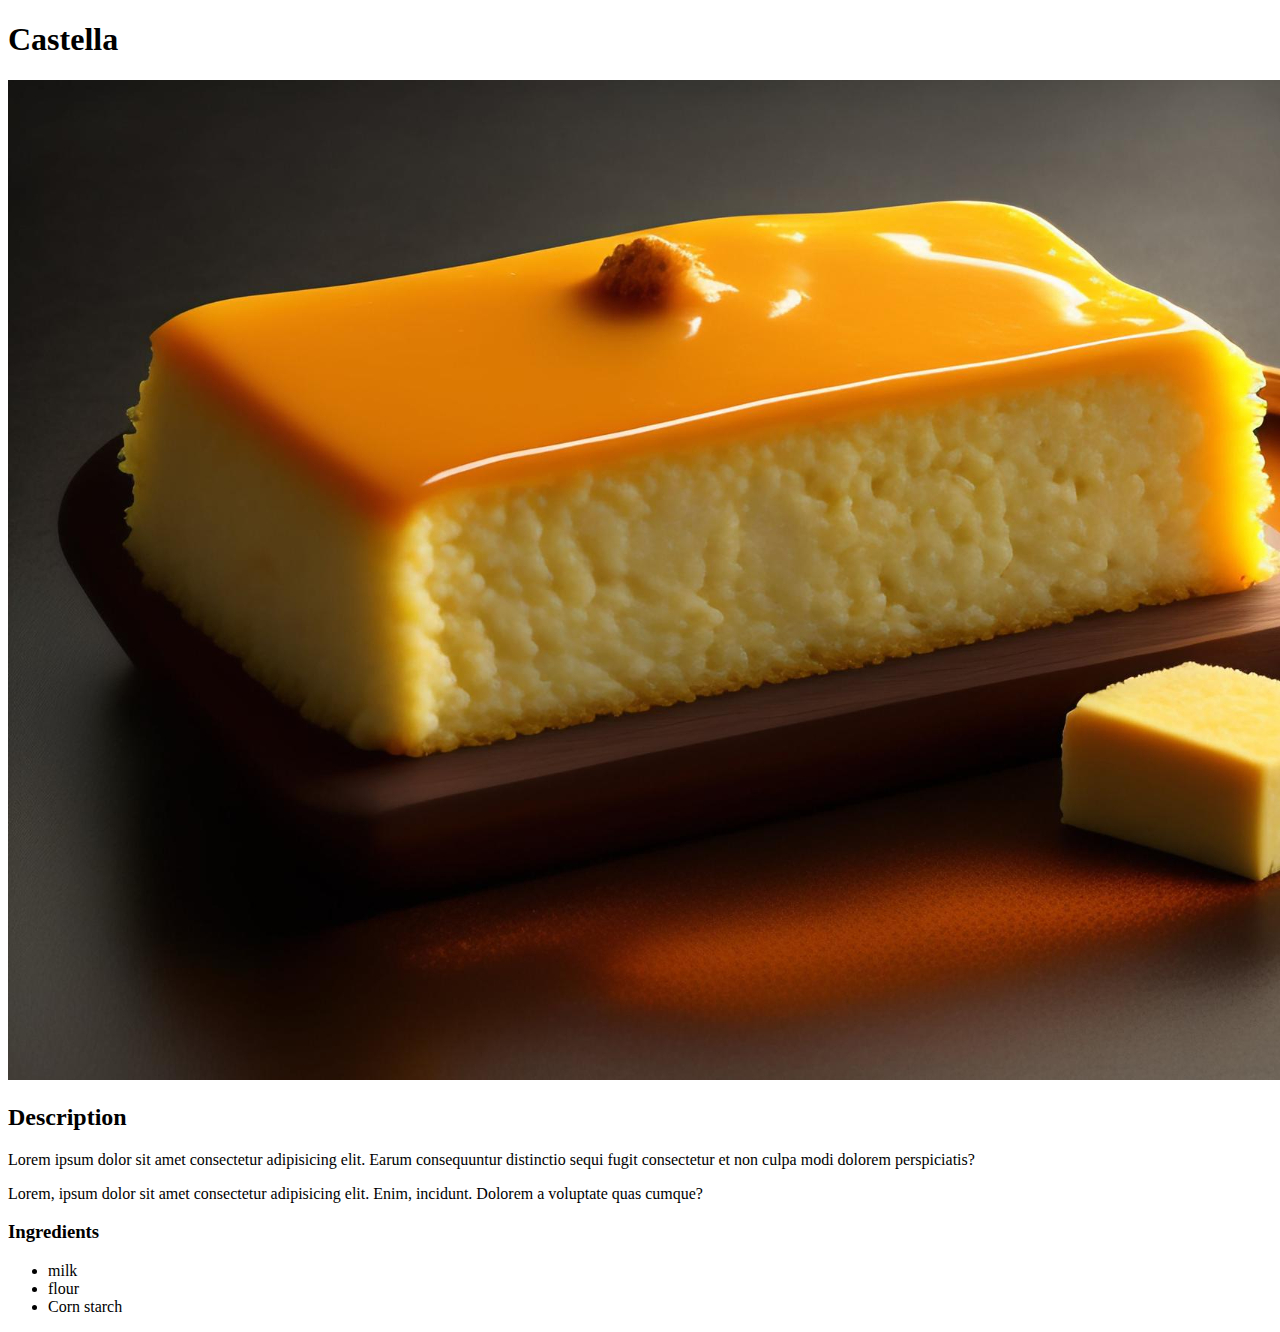
==== recipes/Castella.html @ 9982c3fc "added the ingredients header and the ingredients list" ====
<!DOCTYPE html>
<html lang="en">
<head>
    <meta charset="UTF-8">
    <meta name="viewport" content="width=device-width, initial-scale=1.0">
    <title>Castella recipe</title>
</head>
<body>
    <h1>Castella</h1>
    <img src="/recipes/images/piece-cake-with-orange-icing-it.jpg" alt="Castella image">
    <h2>Description</h2>
    <p>Lorem ipsum dolor sit amet consectetur adipisicing elit. Earum consequuntur distinctio sequi fugit consectetur et non culpa modi dolorem perspiciatis?</p>
    <p>Lorem, ipsum dolor sit amet consectetur adipisicing elit. Enim, incidunt. Dolorem a voluptate quas cumque?</p>
    <h3>Ingredients</h3>
    <ul>
        <li>milk</li>
        <li>flour</li>
        <li>Corn starch</li>
    </ul>
</body>
</html>
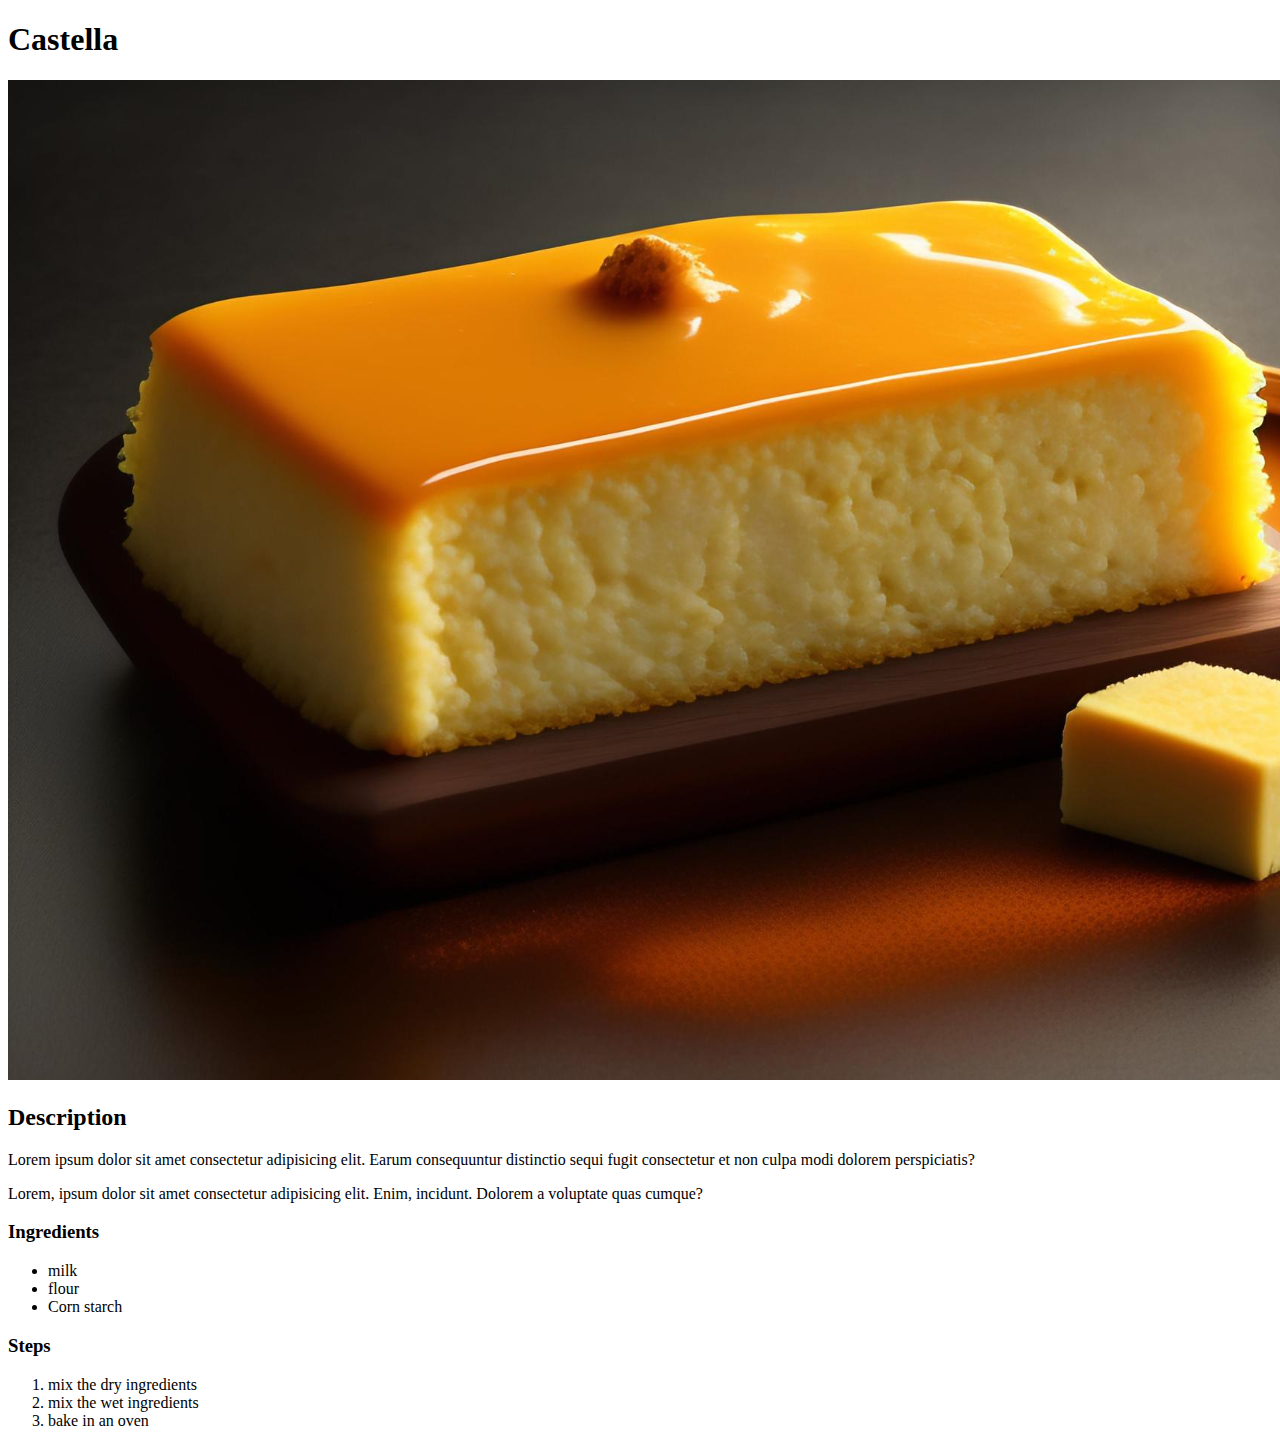
==== commit e217da3d: "added the steps header and an ordered list of the steps taken to prepare Castella" ====
--- a/recipes/Castella.html
+++ b/recipes/Castella.html
@@ -17,5 +17,11 @@
         <li>flour</li>
         <li>Corn starch</li>
     </ul>
+    <h3>Steps</h3>
+    <ol>
+        <li>mix the dry ingredients</li>
+        <li>mix the wet ingredients</li>
+        <li>bake in an oven</li>
+    </ol>
 </body>
 </html>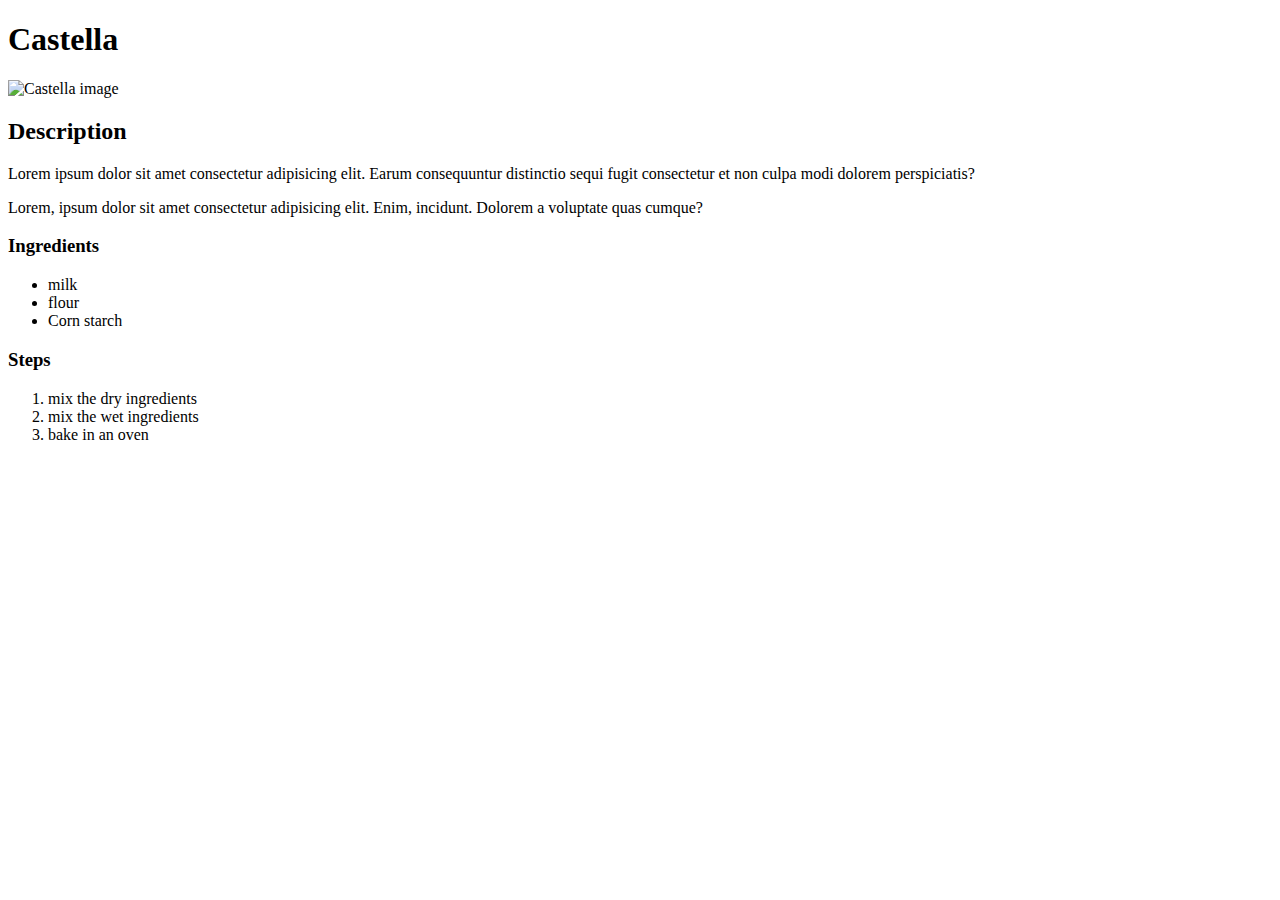
==== commit f1ca92e7: "remove first forward slash from images to have them display normally on git pages" ====
--- a/recipes/Castella.html
+++ b/recipes/Castella.html
@@ -7,7 +7,7 @@
 </head>
 <body>
     <h1>Castella</h1>
-    <img src="/recipes/images/piece-cake-with-orange-icing-it.jpg" alt="Castella image">
+    <img src="recipes/images/piece-cake-with-orange-icing-it.jpg" alt="Castella image">
     <h2>Description</h2>
     <p>Lorem ipsum dolor sit amet consectetur adipisicing elit. Earum consequuntur distinctio sequi fugit consectetur et non culpa modi dolorem perspiciatis?</p>
     <p>Lorem, ipsum dolor sit amet consectetur adipisicing elit. Enim, incidunt. Dolorem a voluptate quas cumque?</p>
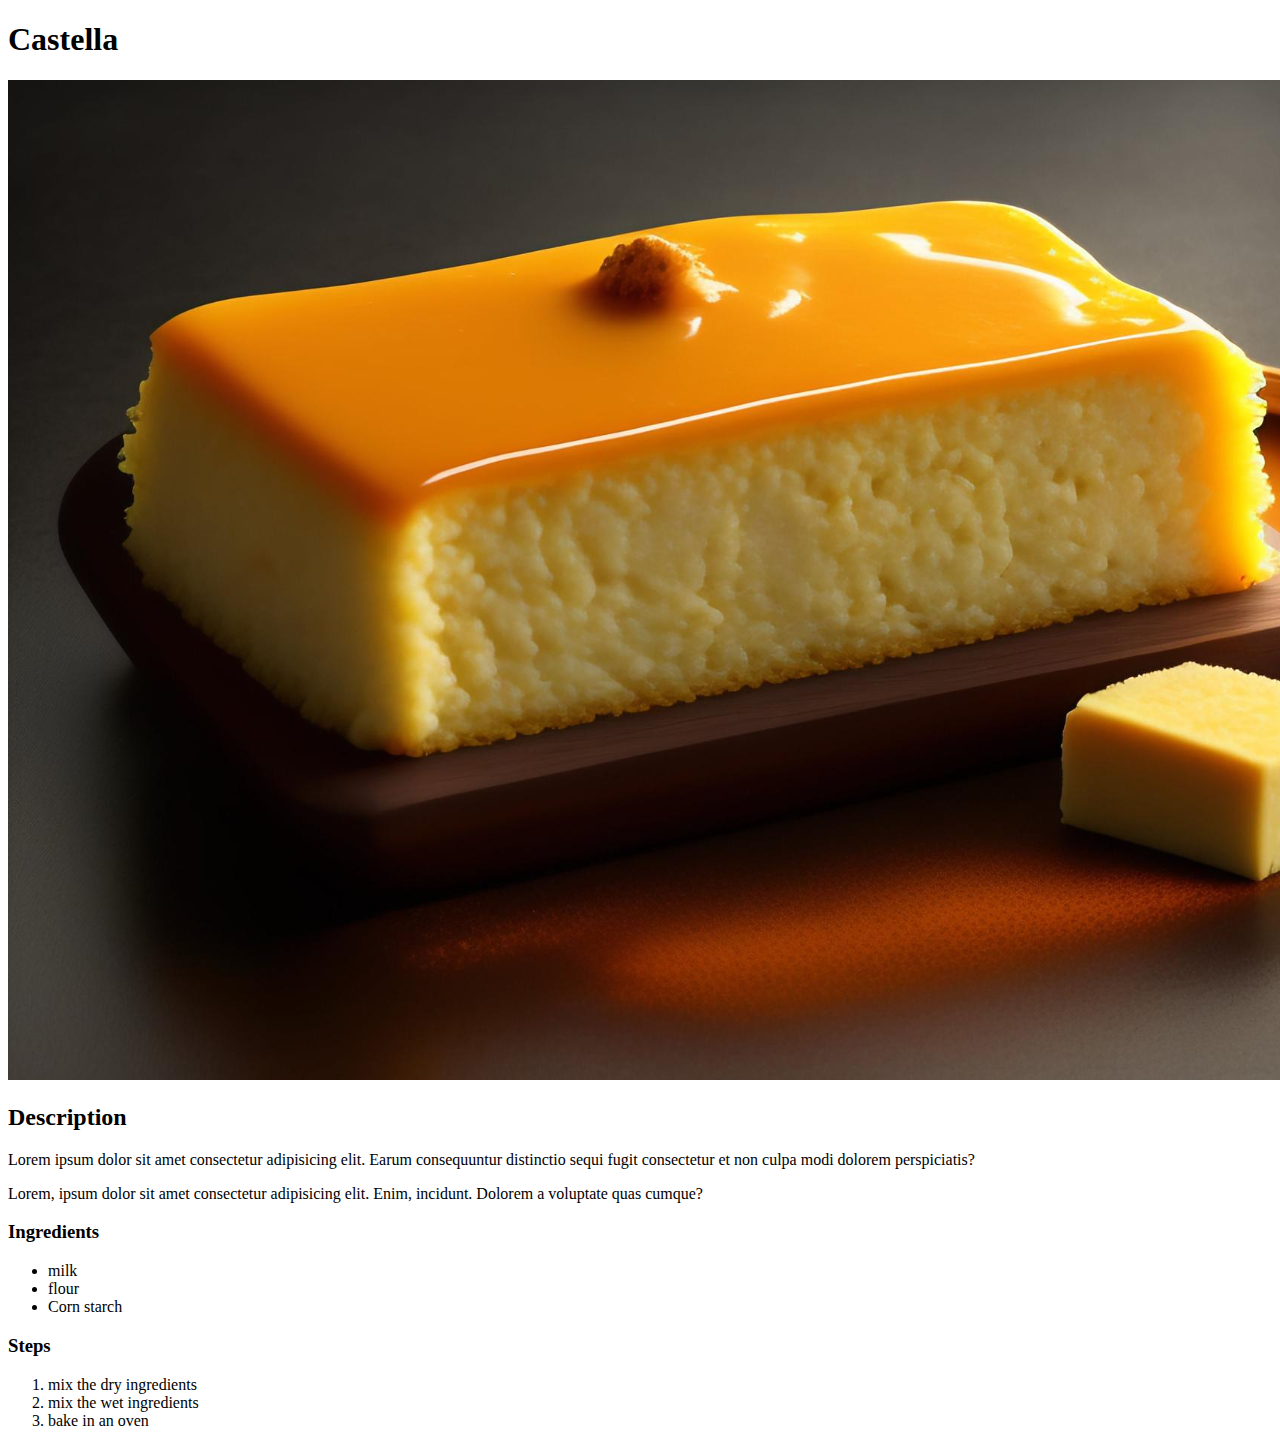
==== commit b3463186: "fixing the directories of the image links for the castella,ice cream and pork pages" ====
--- a/recipes/Castella.html
+++ b/recipes/Castella.html
@@ -7,7 +7,7 @@
 </head>
 <body>
     <h1>Castella</h1>
-    <img src="recipes/images/piece-cake-with-orange-icing-it.jpg" alt="Castella image">
+    <img src="images/piece-cake-with-orange-icing-it.jpg" alt="Castella image">
     <h2>Description</h2>
     <p>Lorem ipsum dolor sit amet consectetur adipisicing elit. Earum consequuntur distinctio sequi fugit consectetur et non culpa modi dolorem perspiciatis?</p>
     <p>Lorem, ipsum dolor sit amet consectetur adipisicing elit. Enim, incidunt. Dolorem a voluptate quas cumque?</p>
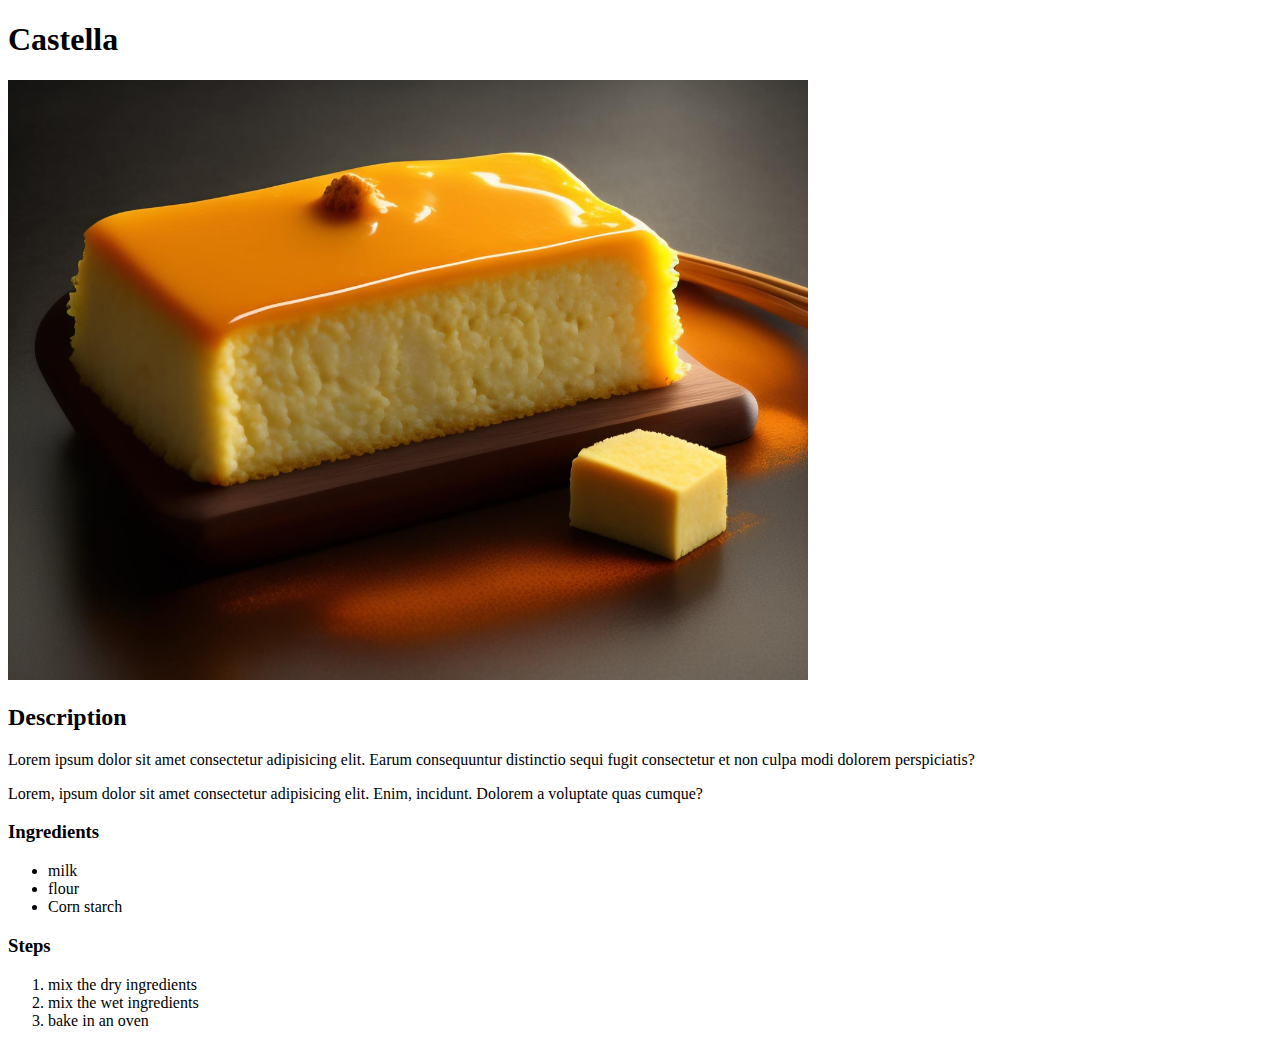
==== commit a99a08e2: "changed the image sizes" ====
--- a/recipes/Castella.html
+++ b/recipes/Castella.html
@@ -4,10 +4,11 @@
     <meta charset="UTF-8">
     <meta name="viewport" content="width=device-width, initial-scale=1.0">
     <title>Castella recipe</title>
+    <link rel="stylesheet" href="index.css">
 </head>
 <body>
     <h1>Castella</h1>
-    <img src="images/piece-cake-with-orange-icing-it.jpg" alt="Castella image">
+    <img src="images/piece-cake-with-orange-icing-it.jpg" width="800" height="600" alt="ice cream image">
     <h2>Description</h2>
     <p>Lorem ipsum dolor sit amet consectetur adipisicing elit. Earum consequuntur distinctio sequi fugit consectetur et non culpa modi dolorem perspiciatis?</p>
     <p>Lorem, ipsum dolor sit amet consectetur adipisicing elit. Enim, incidunt. Dolorem a voluptate quas cumque?</p>
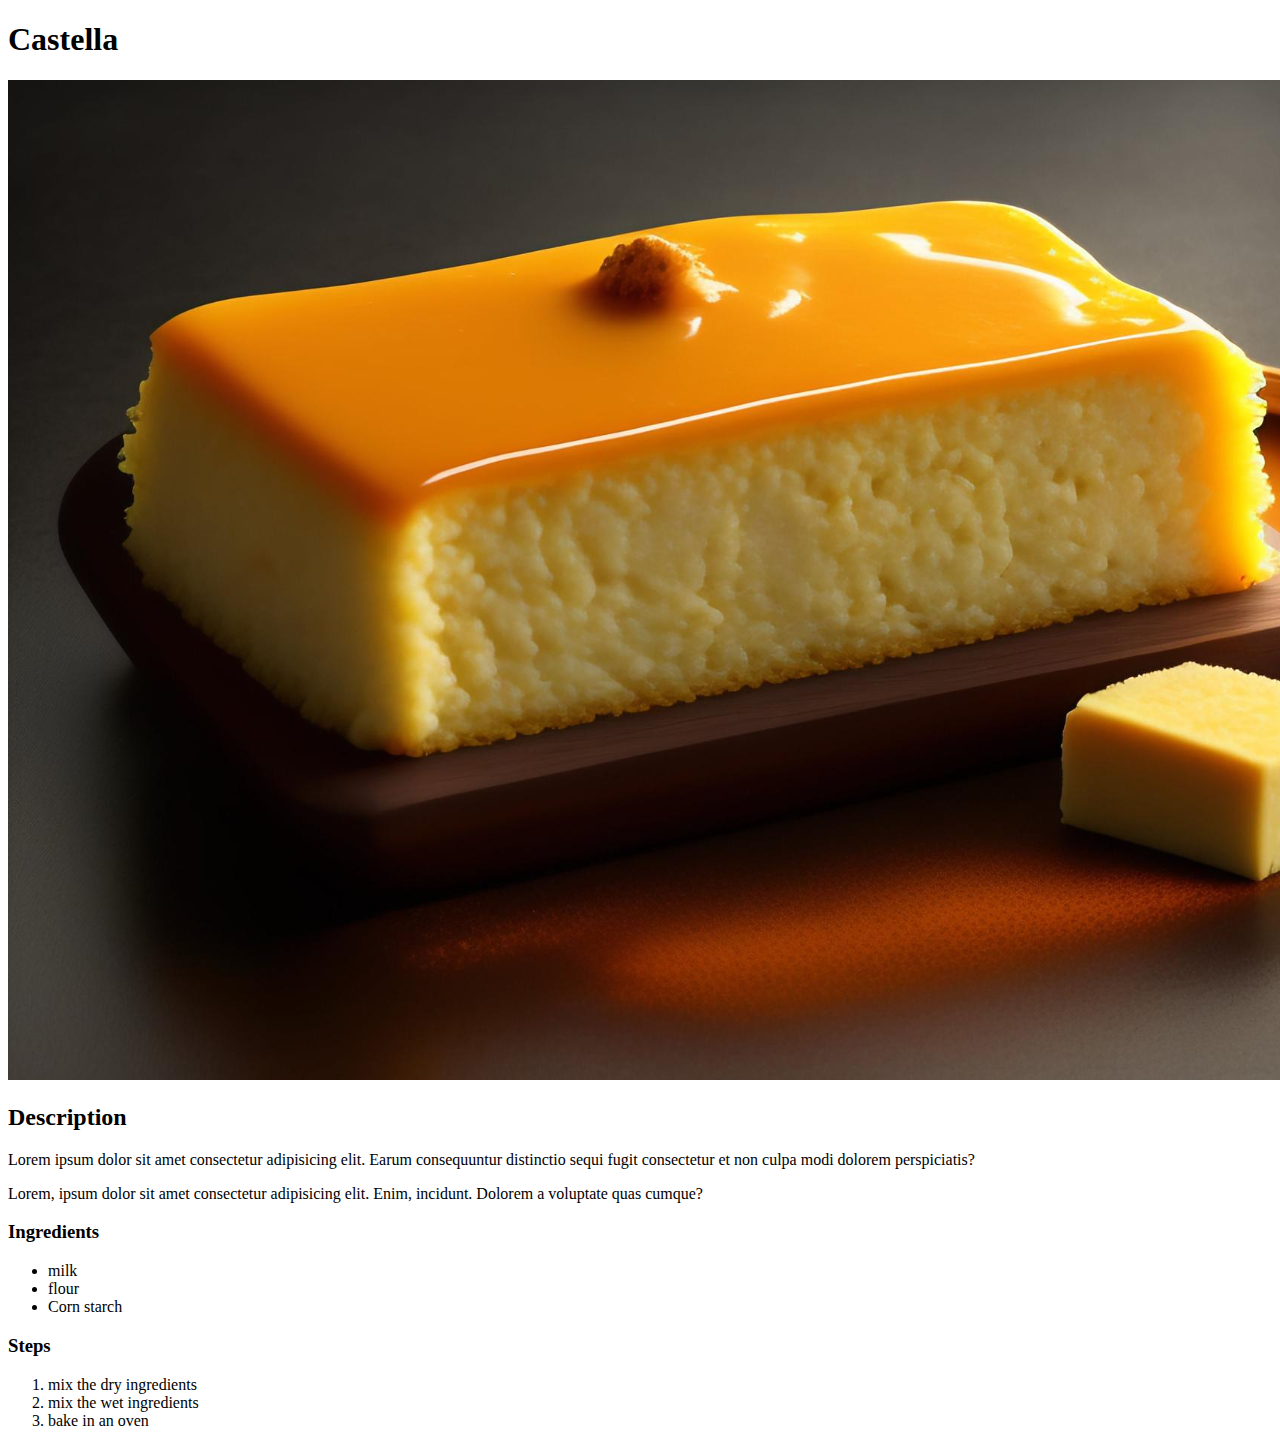
==== commit ec62da9e: "Adjustments to the code for styling the images" ====
--- a/recipes/Castella.html
+++ b/recipes/Castella.html
@@ -4,11 +4,11 @@
     <meta charset="UTF-8">
     <meta name="viewport" content="width=device-width, initial-scale=1.0">
     <title>Castella recipe</title>
-    <link rel="stylesheet" href="index.css">
+    <link rel="stylesheet" href="recipes/styles.css">
 </head>
 <body>
     <h1>Castella</h1>
-    <img src="images/piece-cake-with-orange-icing-it.jpg" width="800" height="600" alt="ice cream image">
+    <img src="images/piece-cake-with-orange-icing-it.jpg" alt="ice cream image">
     <h2>Description</h2>
     <p>Lorem ipsum dolor sit amet consectetur adipisicing elit. Earum consequuntur distinctio sequi fugit consectetur et non culpa modi dolorem perspiciatis?</p>
     <p>Lorem, ipsum dolor sit amet consectetur adipisicing elit. Enim, incidunt. Dolorem a voluptate quas cumque?</p>
